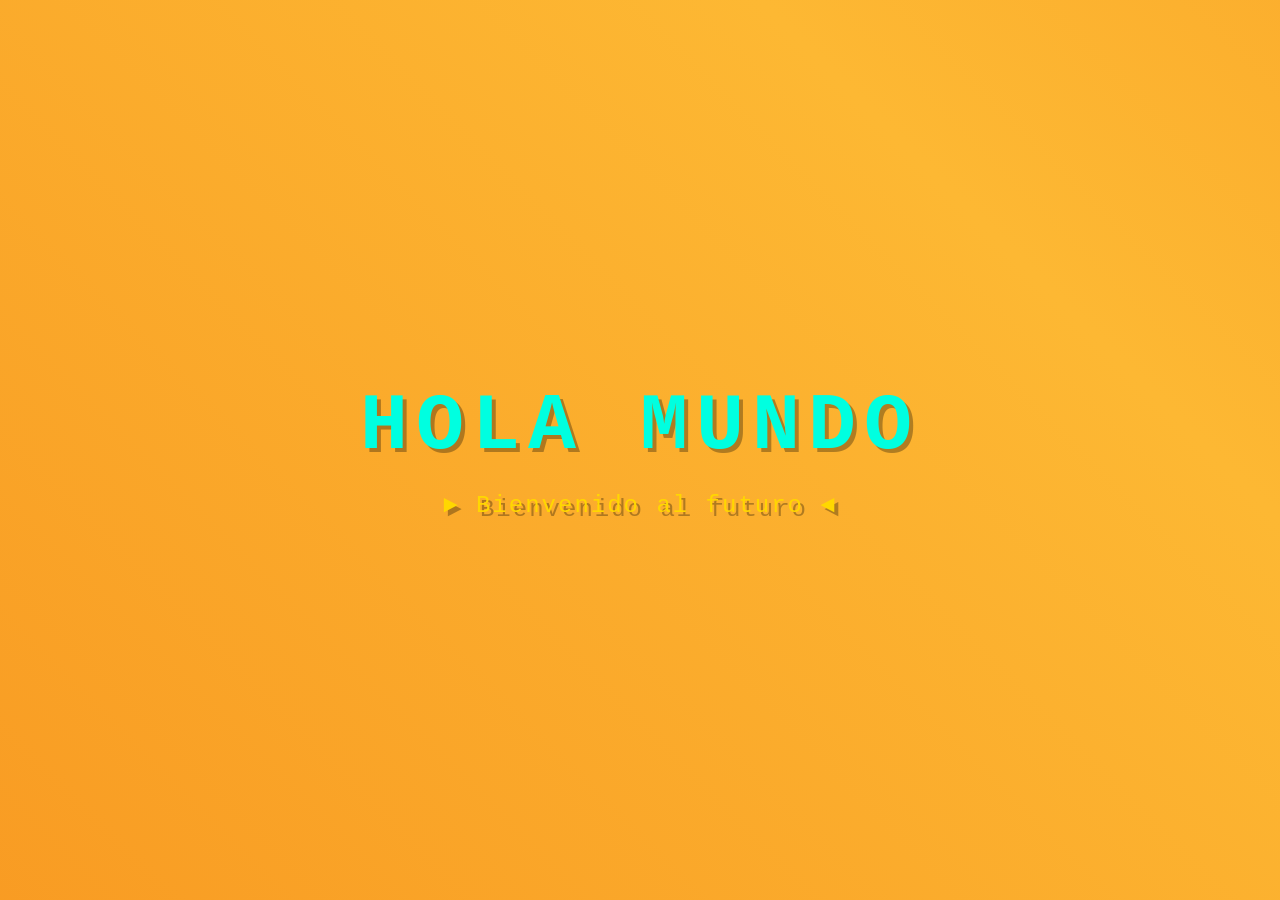
==== index.html @ 0ad9efe4 "Mensaje de holaMUNDO retro.html" ====
<!DOCTYPE html>
<html lang="es">
<head>
  <meta charset="UTF-8">
  <meta name="viewport" content="width=device-width, initial-scale=1.0">
  <title>HOLA MUNDO - Retro</title>
  <style>
    * {
      margin: 0;
      padding: 0;
      box-sizing: border-box;
    }

    body {
      height: 100vh;
      display: flex;
      justify-content: center;
      align-items: center;
      background: linear-gradient(45deg, #FF6B35, #F7931E, #FDB833, #F7931E, #FF6B35);
      background-size: 400% 400%;
      animation: gradientShift 8s ease infinite;
      font-family: 'Courier New', monospace;
      overflow: hidden;
    }

    @keyframes gradientShift {
      0% { background-position: 0% 50%; }
      50% { background-position: 100% 50%; }
      100% { background-position: 0% 50%; }
    }

    .container {
      text-align: center;
      text-shadow: 4px 4px 0px rgba(0, 0, 0, 0.3);
    }

    h1 {
      font-size: 5rem;
      color: #00FFE0;
      letter-spacing: 8px;
      text-transform: uppercase;
      animation: flicker 0.15s infinite;
      margin-bottom: 20px;
    }

    @keyframes flicker {
      0%, 100% { opacity: 1; }
      50% { opacity: 0.8; }
    }

    p {
      font-size: 1.5rem;
      color: #FFD700;
      letter-spacing: 2px;
    }
  </style>
</head>
<body>
  <div class="container">
    <h1>HOLA MUNDO</h1>
    <p>► Bienvenido al futuro ◄</p>
  </div>
</body>
</html>
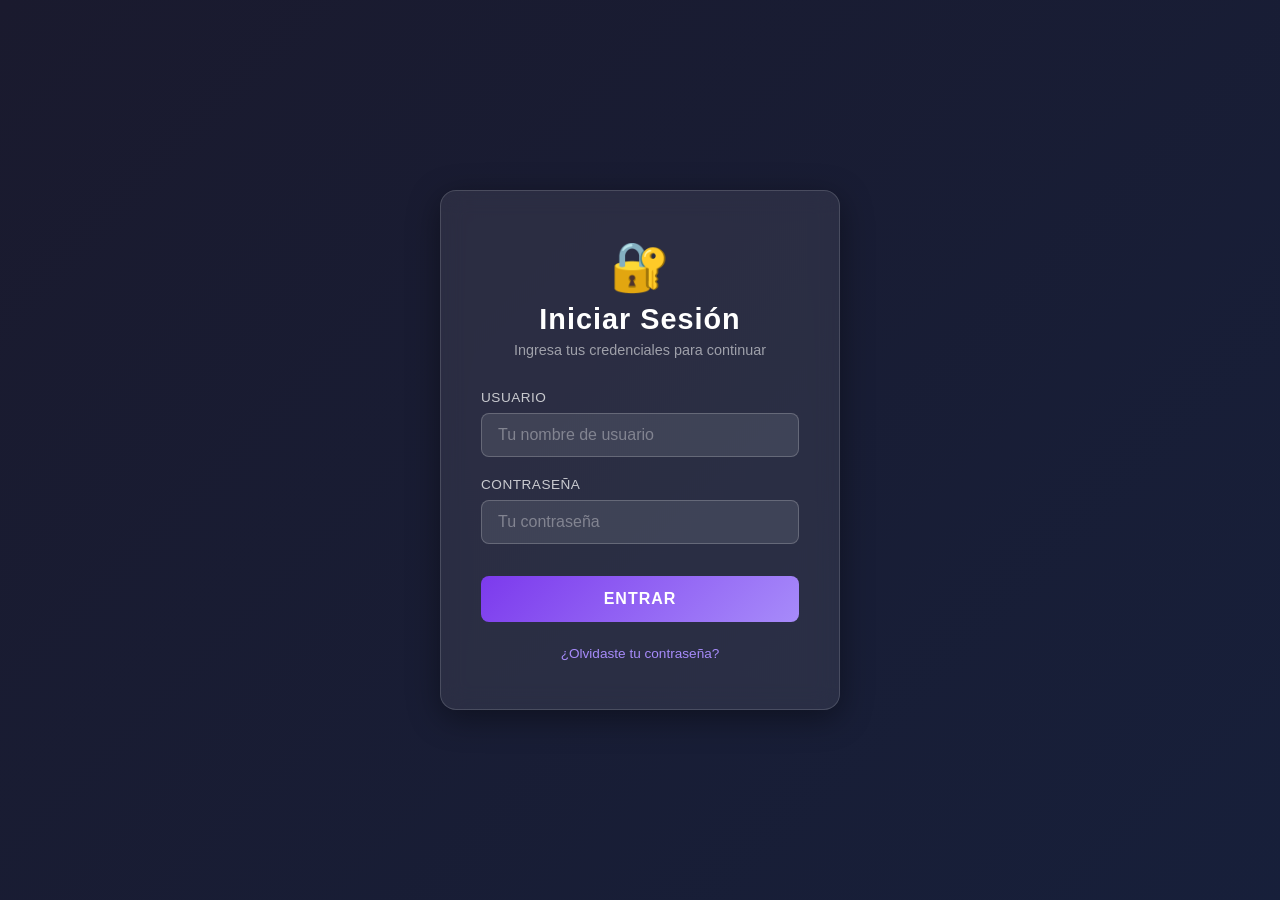
==== commit 1018e8ad: "Refactor: extract CSS to styles.css and convert index.html to login page Co-authored-by: oneshot0 <1" ====
--- a/index.html
+++ b/index.html
@@ -1,64 +1,70 @@
 <!DOCTYPE html>
 <html lang="es">
 <head>
+  <!-- =====================================================
+       META TAGS - Configuración básica del documento
+       ===================================================== -->
   <meta charset="UTF-8">
   <meta name="viewport" content="width=device-width, initial-scale=1.0">
-  <title>HOLA MUNDO - Retro</title>
-  <style>
-    * {
-      margin: 0;
-      padding: 0;
-      box-sizing: border-box;
-    }
+  <title>Iniciar Sesión</title>
 
-    body {
-      height: 100vh;
-      display: flex;
-      justify-content: center;
-      align-items: center;
-      background: linear-gradient(45deg, #FF6B35, #F7931E, #FDB833, #F7931E, #FF6B35);
-      background-size: 400% 400%;
-      animation: gradientShift 8s ease infinite;
-      font-family: 'Courier New', monospace;
-      overflow: hidden;
-    }
-
-    @keyframes gradientShift {
-      0% { background-position: 0% 50%; }
-      50% { background-position: 100% 50%; }
-      100% { background-position: 0% 50%; }
-    }
-
-    .container {
-      text-align: center;
-      text-shadow: 4px 4px 0px rgba(0, 0, 0, 0.3);
-    }
-
-    h1 {
-      font-size: 5rem;
-      color: #00FFE0;
-      letter-spacing: 8px;
-      text-transform: uppercase;
-      animation: flicker 0.15s infinite;
-      margin-bottom: 20px;
-    }
-
-    @keyframes flicker {
-      0%, 100% { opacity: 1; }
-      50% { opacity: 0.8; }
-    }
-
-    p {
-      font-size: 1.5rem;
-      color: #FFD700;
-      letter-spacing: 2px;
-    }
-  </style>
+  <!-- Hoja de estilos externa (styles.css) -->
+  <link rel="stylesheet" href="styles.css">
 </head>
 <body>
-  <div class="container">
-    <h1>HOLA MUNDO</h1>
-    <p>► Bienvenido al futuro ◄</p>
-  </div>
+
+  <!-- =====================================================
+       TARJETA PRINCIPAL DE LOGIN
+       ===================================================== -->
+  <div class="login-card">
+
+    <!-- Encabezado: icono y título -->
+    <div class="logo">🔐</div>
+    <h1>Iniciar Sesión</h1>
+    <p class="subtitle">Ingresa tus credenciales para continuar</p>
+
+    <!-- ===================================================
+         FORMULARIO - Campos de usuario, contraseña y botón
+         =================================================== -->
+    <form action="#" method="post">
+
+      <!-- Campo: Usuario -->
+      <div class="form-group">
+        <label for="usuario">Usuario</label>
+        <input
+          type="text"
+          id="usuario"
+          name="usuario"
+          placeholder="Tu nombre de usuario"
+          autocomplete="username"
+          required
+        >
+      </div>
+
+      <!-- Campo: Contraseña -->
+      <div class="form-group">
+        <label for="contrasena">Contraseña</label>
+        <input
+          type="password"
+          id="contrasena"
+          name="contrasena"
+          placeholder="Tu contraseña"
+          autocomplete="current-password"
+          required
+        >
+      </div>
+
+      <!-- Botón de envío (al final del formulario) -->
+      <button type="submit" class="btn-login">Entrar</button>
+
+    </form>
+
+    <!-- Pie: enlace de ayuda -->
+    <div class="login-footer">
+      <a href="#">¿Olvidaste tu contraseña?</a>
+    </div>
+
+  </div><!-- fin .login-card -->
+
 </body>
 </html>
--- a/styles.css
+++ b/styles.css
@@ -0,0 +1,161 @@
+/* ==========================================================
+   ESTILOS GENERALES - Reset y configuración base
+   ========================================================== */
+* {
+  margin: 0;
+  padding: 0;
+  box-sizing: border-box;
+}
+
+/* ----------------------------------------------------------
+   BODY - Fondo con gradiente animado y centrado de contenido
+   ---------------------------------------------------------- */
+body {
+  min-height: 100vh;
+  display: flex;
+  justify-content: center;
+  align-items: center;
+  background: linear-gradient(135deg, #1a1a2e, #16213e, #0f3460, #533483);
+  background-size: 400% 400%;
+  animation: gradientShift 10s ease infinite;
+  font-family: 'Segoe UI', Tahoma, Geneva, Verdana, sans-serif;
+}
+
+/* Animación del fondo en movimiento */
+@keyframes gradientShift {
+  0%   { background-position: 0% 50%; }
+  50%  { background-position: 100% 50%; }
+  100% { background-position: 0% 50%; }
+}
+
+/* ==========================================================
+   TARJETA DE LOGIN - Contenedor principal del formulario
+   ========================================================== */
+.login-card {
+  background: rgba(255, 255, 255, 0.08);
+  backdrop-filter: blur(12px);
+  -webkit-backdrop-filter: blur(12px);
+  border: 1px solid rgba(255, 255, 255, 0.15);
+  border-radius: 16px;
+  padding: 48px 40px;
+  width: 100%;
+  max-width: 400px;
+  box-shadow: 0 8px 32px rgba(0, 0, 0, 0.4);
+}
+
+/* ----------------------------------------------------------
+   ENCABEZADO - Título e icono de la tarjeta
+   ---------------------------------------------------------- */
+.login-card .logo {
+  font-size: 3rem;
+  text-align: center;
+  margin-bottom: 8px;
+}
+
+.login-card h1 {
+  font-size: 1.8rem;
+  color: #ffffff;
+  text-align: center;
+  margin-bottom: 6px;
+  letter-spacing: 1px;
+}
+
+.login-card .subtitle {
+  font-size: 0.9rem;
+  color: rgba(255, 255, 255, 0.55);
+  text-align: center;
+  margin-bottom: 32px;
+}
+
+/* ==========================================================
+   FORMULARIO - Grupos de campo (label + input)
+   ========================================================== */
+.form-group {
+  margin-bottom: 20px;
+}
+
+/* Etiquetas de los campos */
+.form-group label {
+  display: block;
+  font-size: 0.85rem;
+  color: rgba(255, 255, 255, 0.75);
+  margin-bottom: 8px;
+  letter-spacing: 0.5px;
+  text-transform: uppercase;
+}
+
+/* ----------------------------------------------------------
+   CAMPOS DE TEXTO (usuario y contraseña)
+   ---------------------------------------------------------- */
+.form-group input {
+  width: 100%;
+  padding: 12px 16px;
+  background: rgba(255, 255, 255, 0.1);
+  border: 1px solid rgba(255, 255, 255, 0.2);
+  border-radius: 8px;
+  color: #ffffff;
+  font-size: 1rem;
+  outline: none;
+  transition: border-color 0.3s ease, background 0.3s ease;
+}
+
+/* Estado de foco: resalta el campo activo */
+.form-group input:focus {
+  border-color: #a78bfa;
+  background: rgba(167, 139, 250, 0.12);
+}
+
+/* Placeholder con color más tenue */
+.form-group input::placeholder {
+  color: rgba(255, 255, 255, 0.35);
+}
+
+/* ==========================================================
+   BOTÓN DE INICIAR SESIÓN - Al final del formulario
+   ========================================================== */
+.btn-login {
+  width: 100%;
+  padding: 14px;
+  margin-top: 12px;
+  background: linear-gradient(135deg, #7c3aed, #a78bfa);
+  border: none;
+  border-radius: 8px;
+  color: #ffffff;
+  font-size: 1rem;
+  font-weight: 600;
+  letter-spacing: 1px;
+  text-transform: uppercase;
+  cursor: pointer;
+  transition: opacity 0.3s ease, transform 0.15s ease;
+}
+
+/* Efecto hover: el botón sube levemente */
+.btn-login:hover {
+  opacity: 0.9;
+  transform: translateY(-2px);
+}
+
+/* Efecto al hacer clic: el botón baja */
+.btn-login:active {
+  transform: translateY(0);
+  opacity: 1;
+}
+
+/* ==========================================================
+   PIE DE LA TARJETA - Enlace de recuperación de contraseña
+   ========================================================== */
+.login-footer {
+  text-align: center;
+  margin-top: 24px;
+  font-size: 0.85rem;
+  color: rgba(255, 255, 255, 0.45);
+}
+
+.login-footer a {
+  color: #a78bfa;
+  text-decoration: none;
+}
+
+.login-footer a:hover {
+  text-decoration: underline;
+}
